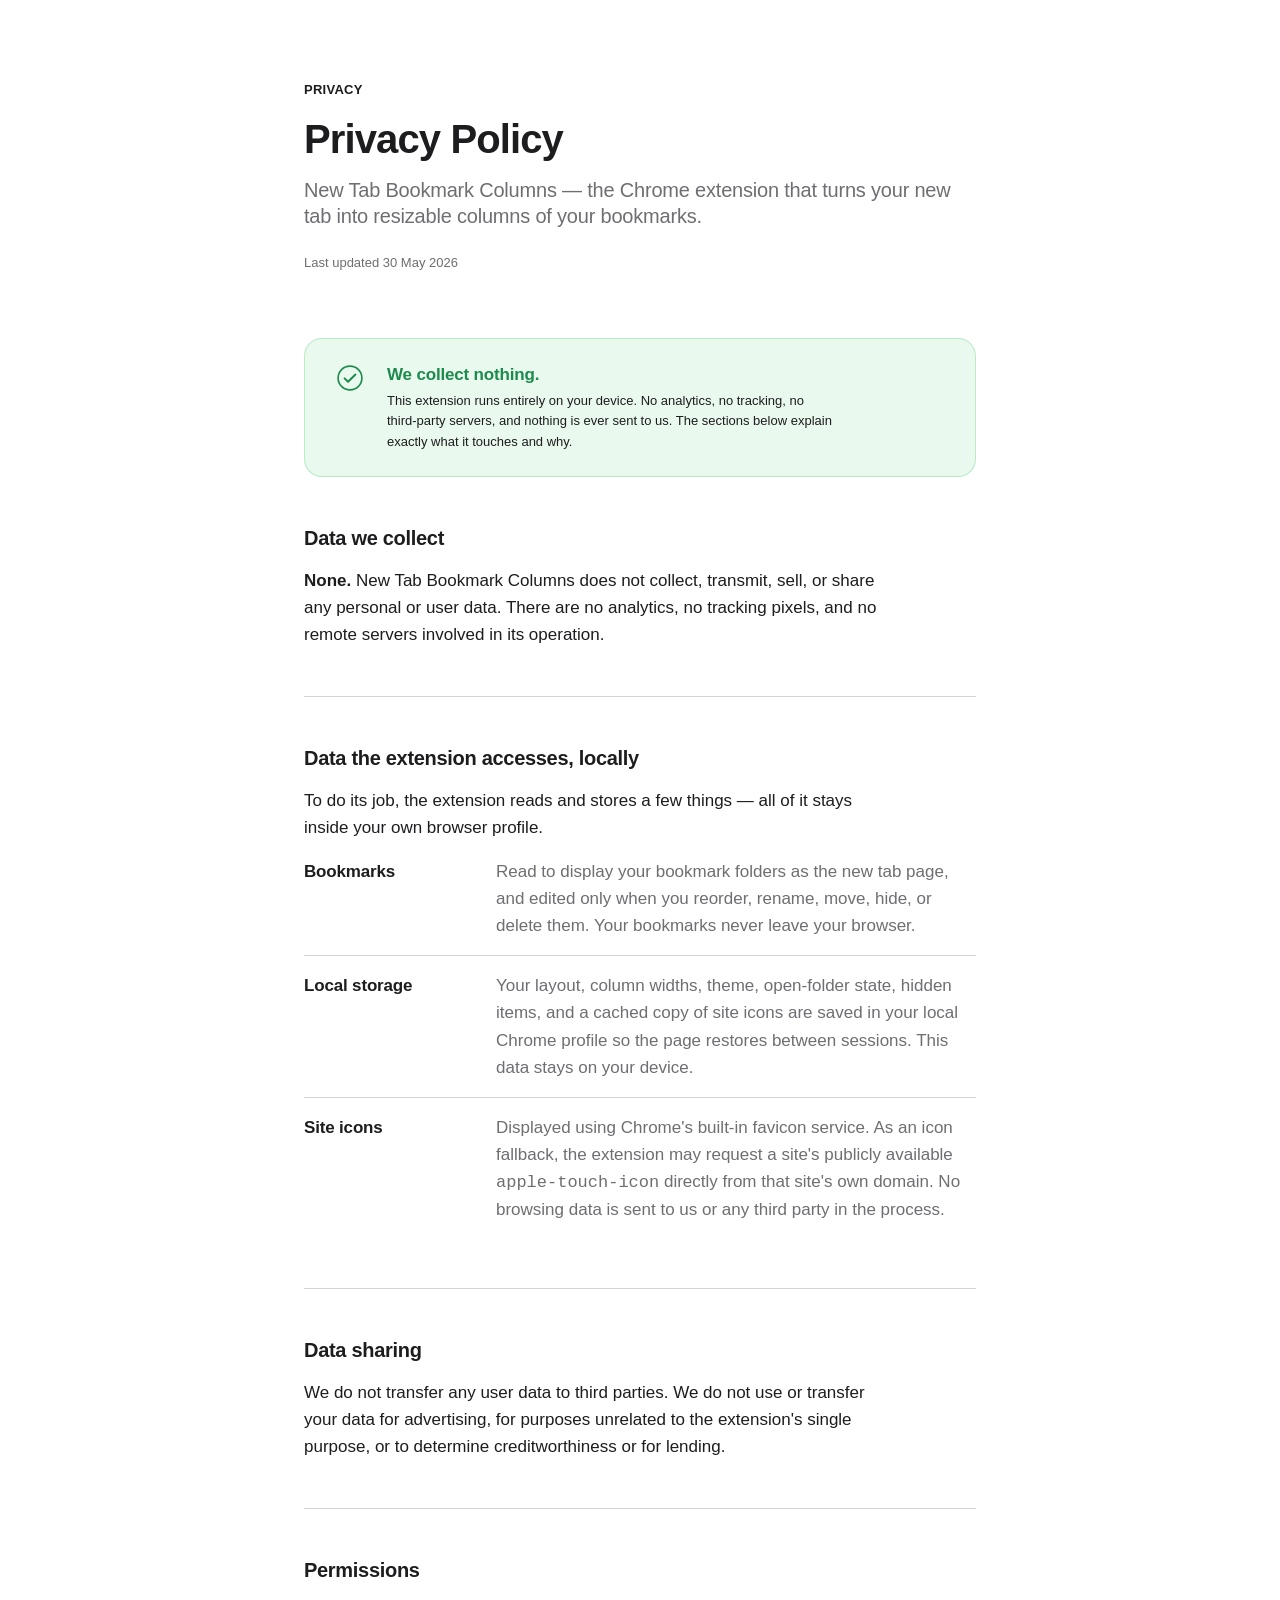
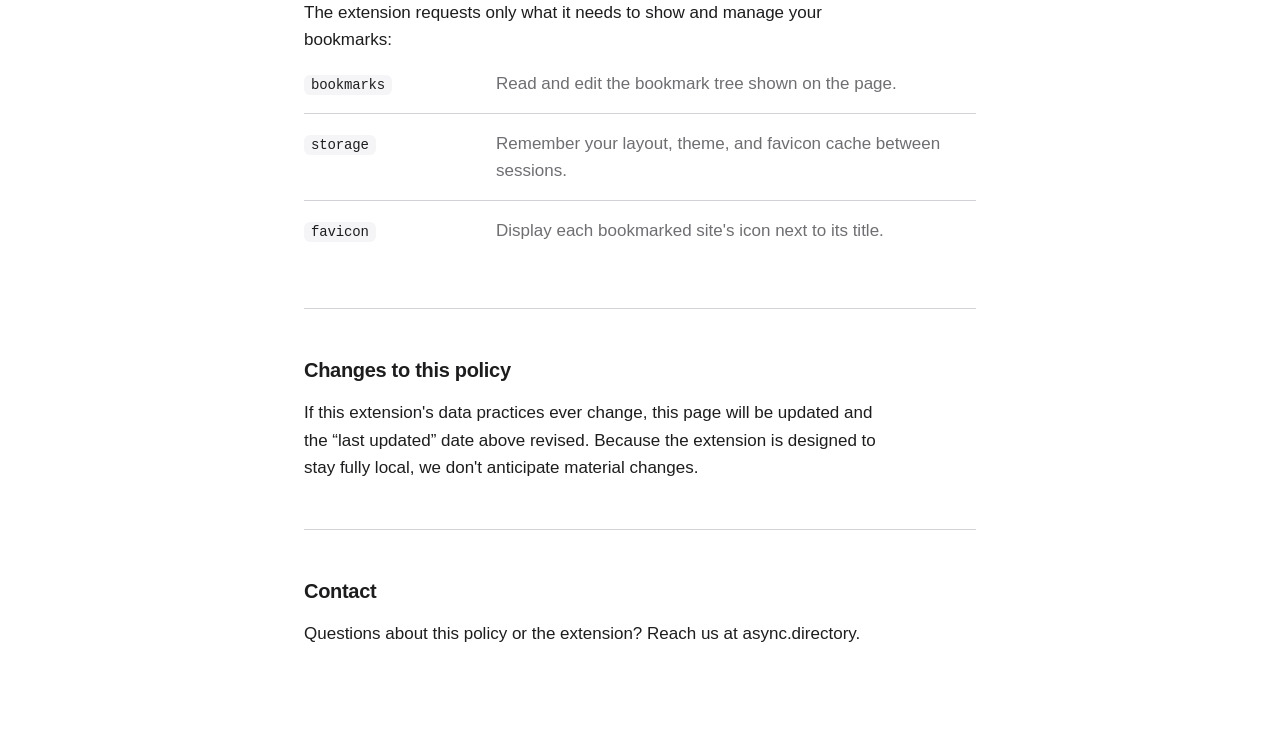
==== docs/index.html @ a90b0298 "Add privacy policy page for GitHub Pages hosting Move the privacy policy into this repo at docs/inde" ====
<!DOCTYPE html>
<html lang="en">
<head>
<meta charset="UTF-8">
<meta name="viewport" content="width=device-width, initial-scale=1">
<title>Privacy Policy — New Tab Bookmark Columns</title>
<meta name="description" content="Privacy policy for the New Tab Bookmark Columns Chrome extension by async_lab. Fully local, no data collection.">
<meta name="robots" content="index, follow">
<link rel="canonical" href="https://async-index.github.io/new-tab-bookmark-columns/">
<style>
  /*
   * Apple HIG typography — iOS Default (Large) Dynamic Type scale,
   * the web-baseline per the HIG web-mapping convention (17px body for
   * long-form reading). 1 pt = 1 px. SF Pro via -apple-system.
   */
  :root {
    --font: -apple-system, BlinkMacSystemFont, "SF Pro Display", "SF Pro Text",
            "Segoe UI", Helvetica, Arial, sans-serif;

    /* iOS HIG text styles (size / leading) */
    --large-title: 40px;  --large-title-lh: 1.1;   /* hero */
    --title-1:     28px;  --title-1-lh: 1.2;
    --title-3:     20px;  --title-3-lh: 1.3;        /* section headings */
    --headline:    17px;  --headline-lh: 1.45;      /* lead-in, semibold */
    --body:        17px;  --body-lh: 1.6;           /* reading copy */
    --footnote:    13px;  --footnote-lh: 1.5;
    --caption:     12px;  --caption-lh: 1.4;

    --w-regular: 400;
    --w-medium:  500;
    --w-semibold: 600;
    --w-bold:    700;

    /* 8 pt grid */
    --s1: 8px; --s2: 16px; --s3: 24px; --s4: 32px;
    --s6: 48px; --s8: 64px; --s10: 80px; --s12: 96px;

    /* Apple-system light palette */
    --bg:        #ffffff;
    --bg-elev:   #f5f5f7;
    --text:      #1d1d1f;
    --text-2:    #6e6e73;
    --divider:   #d2d2d7;
    --accent:    var(--text);
    --accent-2:  var(--text);
    --good:      #1d8a4e;
    --good-bg:   rgba(52, 199, 89, 0.10);
    --good-bd:   rgba(52, 199, 89, 0.28);
  }

  @media (prefers-color-scheme: dark) {
    :root {
      --bg:      #000000;
      --bg-elev: #1d1d1f;
      --text:    #f5f5f7;
      --text-2:  #86868b;
      --divider: #424245;
      --accent:  var(--text);
      --accent-2: var(--text);
      --good:    #30d158;
      --good-bg: rgba(48, 209, 88, 0.12);
      --good-bd: rgba(48, 209, 88, 0.30);
    }
  }

  *, *::before, *::after { box-sizing: border-box; margin: 0; padding: 0; }

  html { -webkit-text-size-adjust: 100%; scroll-behavior: smooth; }

  body {
    font-family: var(--font);
    font-size: var(--body);
    line-height: var(--body-lh);
    font-weight: var(--w-regular);
    color: var(--text);
    background: var(--bg);
    -webkit-font-smoothing: antialiased;
    -moz-osx-font-smoothing: grayscale;
    text-rendering: optimizeLegibility;
  }

  /* ── Layout ──────────────────────────────────────────── */
  main {
    max-width: 720px; margin: 0 auto;
    padding: var(--s10) var(--s3) var(--s12);
  }

  /* ── Hero ────────────────────────────────────────────── */
  .eyebrow {
    font-size: var(--footnote);
    font-weight: var(--w-semibold);
    letter-spacing: 0.02em;
    text-transform: uppercase;
    color: var(--accent);
    margin-bottom: var(--s2);
  }
  h1 {
    font-size: var(--large-title);
    line-height: var(--large-title-lh);
    font-weight: var(--w-bold);
    letter-spacing: -0.022em;
    margin-bottom: var(--s2);
  }
  .subtitle {
    font-size: var(--title-3);
    line-height: var(--title-3-lh);
    font-weight: var(--w-regular);
    color: var(--text-2);
    letter-spacing: -0.01em;
  }
  .updated {
    margin-top: var(--s3);
    font-size: var(--footnote);
    color: var(--text-2);
  }

  /* ── TL;DR card ──────────────────────────────────────── */
  .tldr {
    margin: var(--s8) 0 var(--s6);
    padding: var(--s3) var(--s4);
    border: 1px solid var(--good-bd);
    background: var(--good-bg);
    border-radius: 18px;
    display: flex; gap: var(--s3); align-items: flex-start;
  }
  .tldr svg { flex: none; margin-top: 2px; }
  .tldr h2 {
    font-size: var(--headline);
    line-height: var(--headline-lh);
    font-weight: var(--w-semibold);
    letter-spacing: -0.01em;
    color: var(--good);
    margin-bottom: 4px;
  }
  .tldr p {
    font-size: var(--footnote);
    line-height: 1.55;
    color: var(--text);
  }

  /* ── Sections ────────────────────────────────────────── */
  section { margin-top: var(--s6); }
  section + section {
    padding-top: var(--s6);
    border-top: 1px solid var(--divider);
  }
  h2.section-title {
    font-size: var(--title-3);
    line-height: var(--title-3-lh);
    font-weight: var(--w-semibold);
    letter-spacing: -0.015em;
    margin-bottom: var(--s2);
  }
  p { margin-bottom: var(--s2); max-width: 62ch; }
  p:last-child { margin-bottom: 0; }
  strong { font-weight: var(--w-semibold); }

  a { color: var(--accent-2); text-decoration: none; }
  a:hover { text-decoration: underline; }

  /* Definition list for permissions / local-access items */
  dl { margin-top: var(--s2); }
  dl div {
    padding: var(--s2) 0;
    border-top: 1px solid var(--divider);
    display: grid;
    grid-template-columns: 168px 1fr;
    gap: var(--s3);
  }
  dl div:first-child { border-top: none; padding-top: 0; }
  dt {
    font-weight: var(--w-semibold);
    font-size: var(--body);
    letter-spacing: -0.01em;
  }
  dt code {
    font-family: ui-monospace, "SF Mono", Menlo, monospace;
    font-size: 14px;
    font-weight: var(--w-medium);
    background: var(--bg-elev);
    padding: 2px 7px; border-radius: 6px;
  }
  dd {
    font-size: var(--body);
    line-height: var(--body-lh);
    color: var(--text-2);
  }
  @media (max-width: 560px) {
    dl div { grid-template-columns: 1fr; gap: 6px; }
  }

  /* ── Page-load reveal ────────────────────────────────── */
  @media (prefers-reduced-motion: no-preference) {
    .reveal { opacity: 0; transform: translateY(12px); animation: rise 0.7s cubic-bezier(0.22, 1, 0.36, 1) forwards; }
    .reveal:nth-child(1) { animation-delay: 0.02s; }
    .d1 { animation-delay: 0.08s; }
    .d2 { animation-delay: 0.15s; }
    .d3 { animation-delay: 0.22s; }
    @keyframes rise { to { opacity: 1; transform: none; } }
  }
</style>
</head>
<body>

  <main>
    <p class="eyebrow reveal">Privacy</p>
    <h1 class="reveal d1">Privacy Policy</h1>
    <p class="subtitle reveal d1">New Tab Bookmark Columns — the Chrome extension that turns your new tab into resizable columns of your bookmarks.</p>
    <p class="updated reveal d2">Last updated 30 May 2026</p>

    <div class="tldr reveal d2">
      <svg width="26" height="26" viewBox="0 0 24 24" fill="none" aria-hidden="true">
        <circle cx="12" cy="12" r="11" stroke="var(--good)" stroke-width="1.5"/>
        <path d="M7 12.3l3.2 3.2L17 8.8" stroke="var(--good)" stroke-width="1.8" stroke-linecap="round" stroke-linejoin="round"/>
      </svg>
      <div>
        <h2>We collect nothing.</h2>
        <p>This extension runs entirely on your device. No analytics, no tracking, no third-party servers, and nothing is ever sent to us. The sections below explain exactly what it touches and why.</p>
      </div>
    </div>

    <section class="reveal d3">
      <h2 class="section-title">Data we collect</h2>
      <p><strong>None.</strong> New Tab Bookmark Columns does not collect, transmit, sell, or share any personal or user data. There are no analytics, no tracking pixels, and no remote servers involved in its operation.</p>
    </section>

    <section>
      <h2 class="section-title">Data the extension accesses, locally</h2>
      <p>To do its job, the extension reads and stores a few things — all of it stays inside your own browser profile.</p>
      <dl>
        <div>
          <dt>Bookmarks</dt>
          <dd>Read to display your bookmark folders as the new tab page, and edited only when you reorder, rename, move, hide, or delete them. Your bookmarks never leave your browser.</dd>
        </div>
        <div>
          <dt>Local storage</dt>
          <dd>Your layout, column widths, theme, open-folder state, hidden items, and a cached copy of site icons are saved in your local Chrome profile so the page restores between sessions. This data stays on your device.</dd>
        </div>
        <div>
          <dt>Site icons</dt>
          <dd>Displayed using Chrome's built-in favicon service. As an icon fallback, the extension may request a site's publicly available <code>apple-touch-icon</code> directly from that site's own domain. No browsing data is sent to us or any third party in the process.</dd>
        </div>
      </dl>
    </section>

    <section>
      <h2 class="section-title">Data sharing</h2>
      <p>We do not transfer any user data to third parties. We do not use or transfer your data for advertising, for purposes unrelated to the extension's single purpose, or to determine creditworthiness or for lending.</p>
    </section>

    <section>
      <h2 class="section-title">Permissions</h2>
      <p>The extension requests only what it needs to show and manage your bookmarks:</p>
      <dl>
        <div>
          <dt><code>bookmarks</code></dt>
          <dd>Read and edit the bookmark tree shown on the page.</dd>
        </div>
        <div>
          <dt><code>storage</code></dt>
          <dd>Remember your layout, theme, and favicon cache between sessions.</dd>
        </div>
        <div>
          <dt><code>favicon</code></dt>
          <dd>Display each bookmarked site's icon next to its title.</dd>
        </div>
      </dl>
    </section>

    <section>
      <h2 class="section-title">Changes to this policy</h2>
      <p>If this extension's data practices ever change, this page will be updated and the “last updated” date above revised. Because the extension is designed to stay fully local, we don't anticipate material changes.</p>
    </section>

    <section>
      <h2 class="section-title">Contact</h2>
      <p>Questions about this policy or the extension? Reach us at <a href="https://async.directory">async.directory</a>.</p>
    </section>
  </main>

</body>
</html>
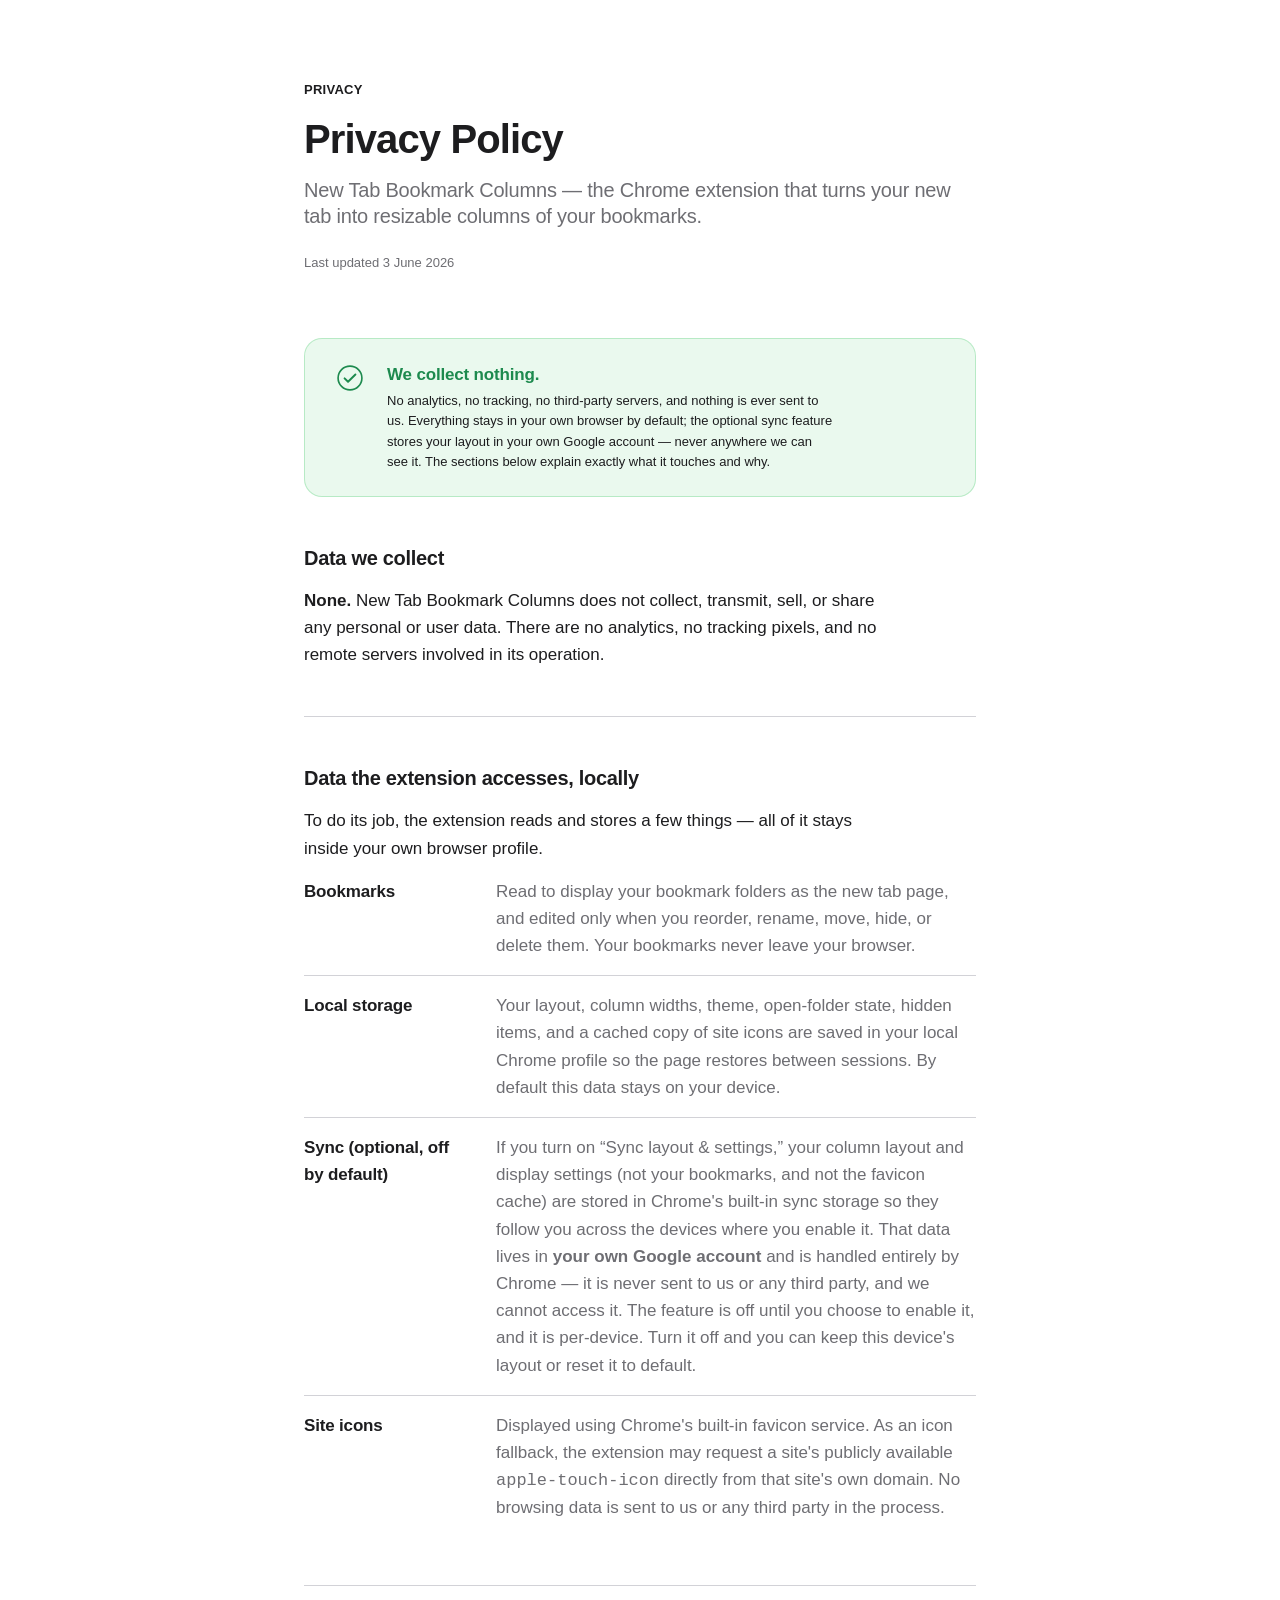
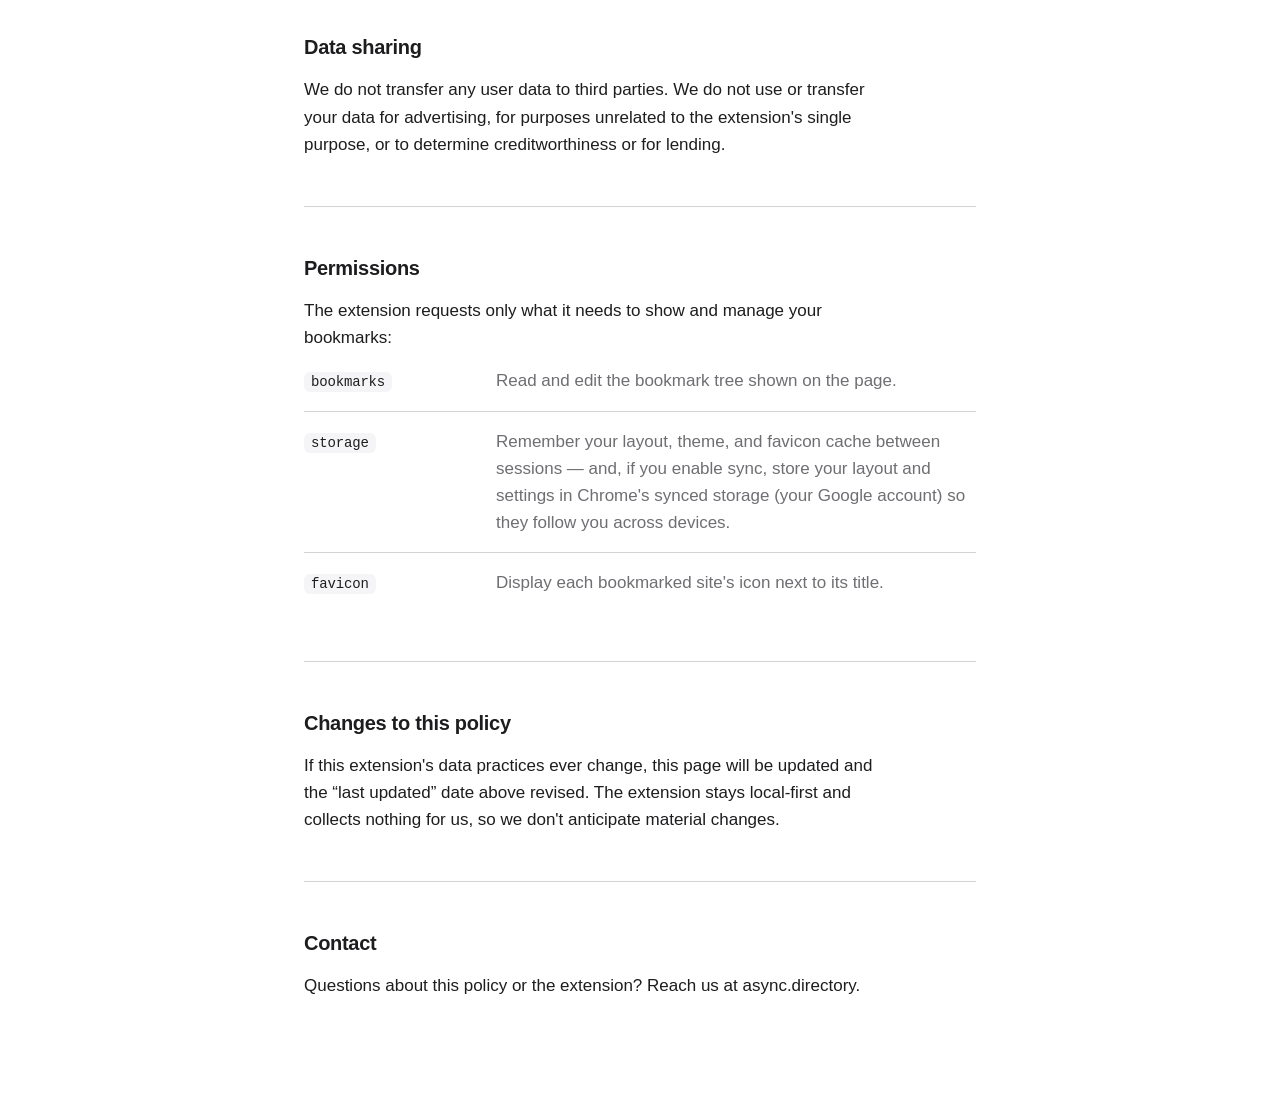
==== commit 473f3a68: "Update privacy policy for opt-in sync (1.3.0) The page claimed the extension is "fully local" and da" ====
--- a/docs/index.html
+++ b/docs/index.html
@@ -4,7 +4,7 @@
 <meta charset="UTF-8">
 <meta name="viewport" content="width=device-width, initial-scale=1">
 <title>Privacy Policy — New Tab Bookmark Columns</title>
-<meta name="description" content="Privacy policy for the New Tab Bookmark Columns Chrome extension by async_lab. Fully local, no data collection.">
+<meta name="description" content="Privacy policy for the New Tab Bookmark Columns Chrome extension by async_lab. No data collection, no third-party servers; optional sync uses your own Google account.">
 <meta name="robots" content="index, follow">
 <link rel="canonical" href="https://async-index.github.io/new-tab-bookmark-columns/">
 <style>
@@ -206,7 +206,7 @@
     <p class="eyebrow reveal">Privacy</p>
     <h1 class="reveal d1">Privacy Policy</h1>
     <p class="subtitle reveal d1">New Tab Bookmark Columns — the Chrome extension that turns your new tab into resizable columns of your bookmarks.</p>
-    <p class="updated reveal d2">Last updated 30 May 2026</p>
+    <p class="updated reveal d2">Last updated 3 June 2026</p>
 
     <div class="tldr reveal d2">
       <svg width="26" height="26" viewBox="0 0 24 24" fill="none" aria-hidden="true">
@@ -215,7 +215,7 @@
       </svg>
       <div>
         <h2>We collect nothing.</h2>
-        <p>This extension runs entirely on your device. No analytics, no tracking, no third-party servers, and nothing is ever sent to us. The sections below explain exactly what it touches and why.</p>
+        <p>No analytics, no tracking, no third-party servers, and nothing is ever sent to us. Everything stays in your own browser by default; the optional sync feature stores your layout in your own Google account — never anywhere we can see it. The sections below explain exactly what it touches and why.</p>
       </div>
     </div>
 
@@ -234,7 +234,11 @@
         </div>
         <div>
           <dt>Local storage</dt>
-          <dd>Your layout, column widths, theme, open-folder state, hidden items, and a cached copy of site icons are saved in your local Chrome profile so the page restores between sessions. This data stays on your device.</dd>
+          <dd>Your layout, column widths, theme, open-folder state, hidden items, and a cached copy of site icons are saved in your local Chrome profile so the page restores between sessions. By default this data stays on your device.</dd>
+        </div>
+        <div>
+          <dt>Sync (optional, off by default)</dt>
+          <dd>If you turn on “Sync layout &amp; settings,” your column layout and display settings (not your bookmarks, and not the favicon cache) are stored in Chrome's built-in sync storage so they follow you across the devices where you enable it. That data lives in <strong>your own Google account</strong> and is handled entirely by Chrome — it is never sent to us or any third party, and we cannot access it. The feature is off until you choose to enable it, and it is per-device. Turn it off and you can keep this device's layout or reset it to default.</dd>
         </div>
         <div>
           <dt>Site icons</dt>
@@ -258,7 +262,7 @@
         </div>
         <div>
           <dt><code>storage</code></dt>
-          <dd>Remember your layout, theme, and favicon cache between sessions.</dd>
+          <dd>Remember your layout, theme, and favicon cache between sessions — and, if you enable sync, store your layout and settings in Chrome's synced storage (your Google account) so they follow you across devices.</dd>
         </div>
         <div>
           <dt><code>favicon</code></dt>
@@ -269,7 +273,7 @@
 
     <section>
       <h2 class="section-title">Changes to this policy</h2>
-      <p>If this extension's data practices ever change, this page will be updated and the “last updated” date above revised. Because the extension is designed to stay fully local, we don't anticipate material changes.</p>
+      <p>If this extension's data practices ever change, this page will be updated and the “last updated” date above revised. The extension stays local-first and collects nothing for us, so we don't anticipate material changes.</p>
     </section>
 
     <section>
